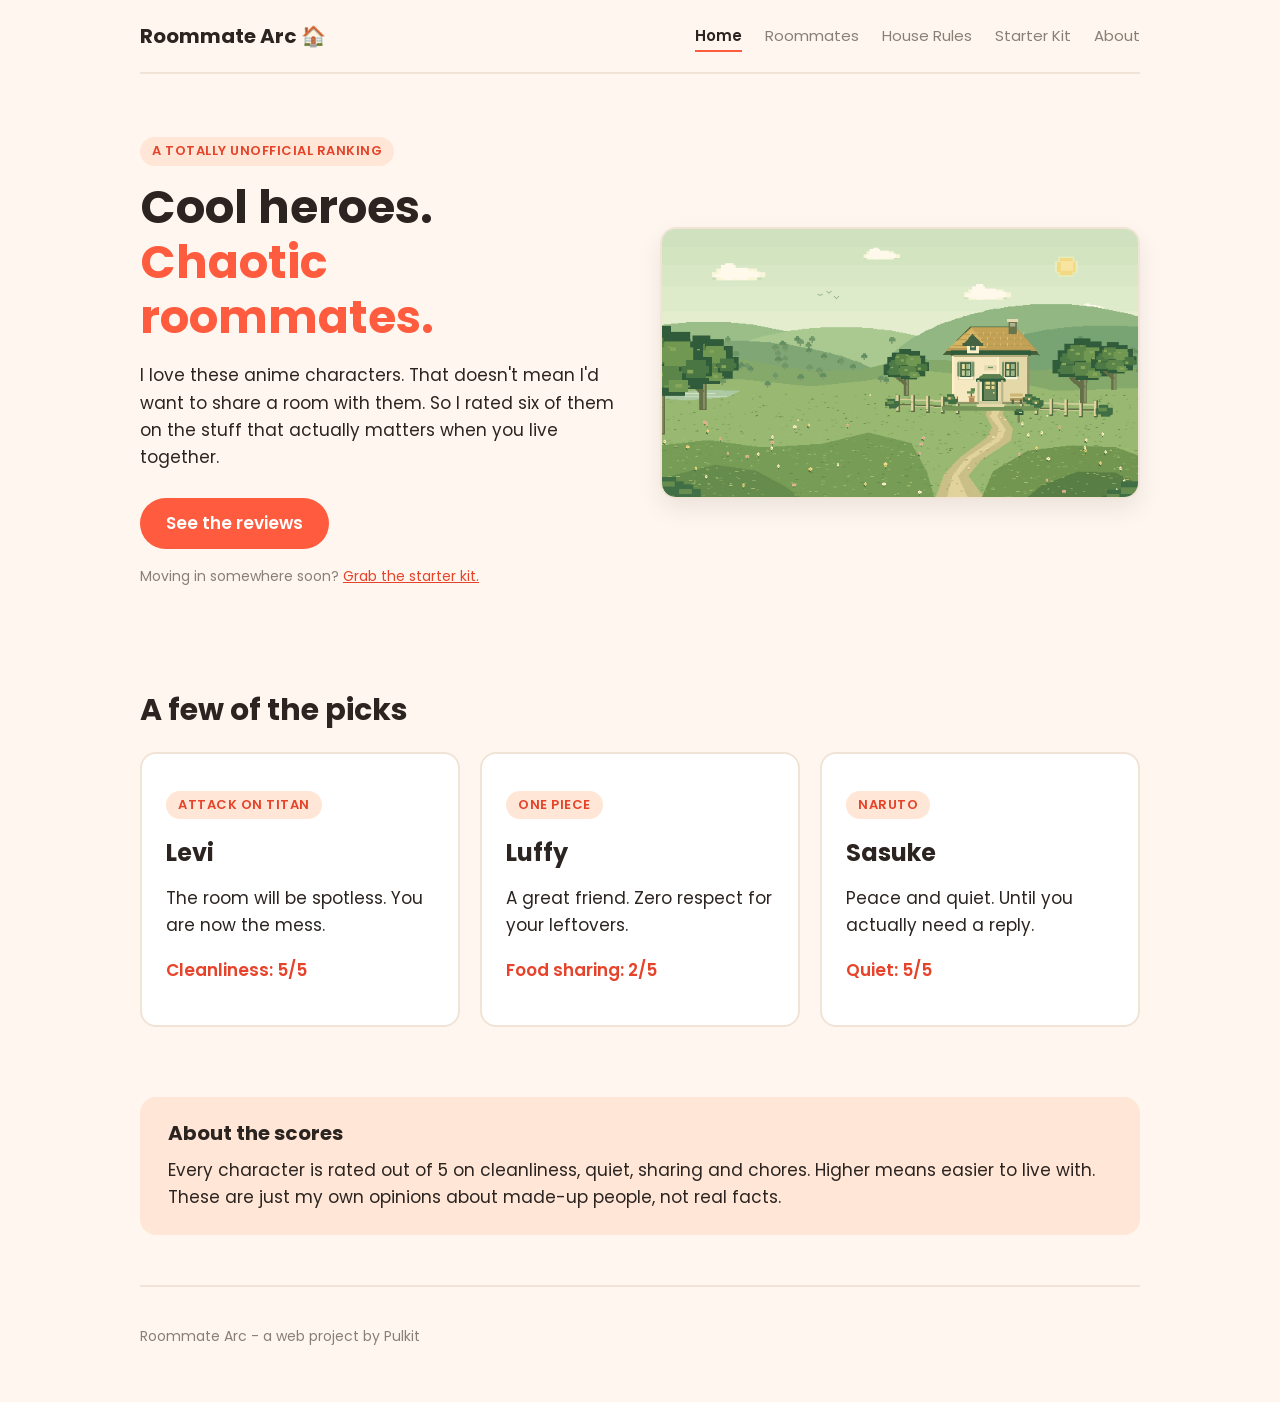
==== index.html @ 705ee122 "add home page and styling" ====
<!DOCTYPE html>
<html lang="en">
<head>
  <meta charset="UTF-8">
  <meta name="viewport" content="width=device-width, initial-scale=1.0">
  <title>Roommate Arc</title>
  <link rel="icon" href="assets/favicon.svg">
  <link rel="preconnect" href="https://fonts.googleapis.com">
  <link href="https://fonts.googleapis.com/css2?family=Poppins:wght@400;600;700&display=swap" rel="stylesheet">
  <link rel="stylesheet" href="style.css">
</head>
<body>

  <div class="navbar container">
    <a class="logo" href="index.html">Roommate Arc 🏠</a>
    <nav class="nav-links">
      <a class="active" href="index.html">Home</a>
      <a href="roommates.html">Roommates</a>
      <a href="rules.html">House Rules</a>
      <a href="starter-kit.html">Starter Kit</a>
      <a href="about.html">About</a>
    </nav>
  </div>

  <div class="container">

    <section class="hero">
      <div class="hero-text">
        <p class="tag">A totally unofficial ranking</p>
        <h1>Cool heroes.<br><span class="highlight">Chaotic roommates.</span></h1>
        <p>I love these anime characters. That doesn't mean I'd want to share a room with them. So I rated six of them on the stuff that actually matters when you live together.</p>
        <a class="btn" href="roommates.html">See the reviews</a>
        <p class="small">Moving in somewhere soon? <a href="starter-kit.html">Grab the starter kit.</a></p>
      </div>
      <div class="hero-img">
        <img src="assets/meadow.jpg" alt="A small cottage in a green meadow">
      </div>
    </section>

    <section class="section">
      <h2 class="section-title">A few of the picks</h2>
      <div class="cards">
        <a class="card" href="roommates.html">
          <p class="tag">Attack on Titan</p>
          <h3>Levi</h3>
          <p>The room will be spotless. You are now the mess.</p>
          <p class="score">Cleanliness: 5/5</p>
        </a>
        <a class="card" href="roommates.html">
          <p class="tag">One Piece</p>
          <h3>Luffy</h3>
          <p>A great friend. Zero respect for your leftovers.</p>
          <p class="score">Food sharing: 2/5</p>
        </a>
        <a class="card" href="roommates.html">
          <p class="tag">Naruto</p>
          <h3>Sasuke</h3>
          <p>Peace and quiet. Until you actually need a reply.</p>
          <p class="score">Quiet: 5/5</p>
        </a>
      </div>
    </section>

    <div class="note">
      <h3>About the scores</h3>
      <p>Every character is rated out of 5 on cleanliness, quiet, sharing and chores. Higher means easier to live with. These are just my own opinions about made-up people, not real facts.</p>
    </div>

  </div>

  <footer class="footer container">
    <p>Roommate Arc - a web project by Pulkit</p>
  </footer>

</body>
</html>
---- style.css ----
/* ===== Basic setup ===== */
* {
  box-sizing: border-box;
}

body {
  margin: 0;
  background-color: #fff7ef;
  color: #2b2420;
  font-family: "Poppins", Arial, sans-serif;
  font-size: 17px;
  line-height: 1.6;
}

img {
  display: block;
  max-width: 100%;
}

h1, h2, h3 {
  margin: 0 0 12px 0;
  line-height: 1.2;
}

h1 {
  font-size: 46px;
}

a {
  color: #e6432a;
}

.container {
  width: 90%;
  max-width: 1000px;
  margin: 0 auto;
}

/* small grey text used in a few places */
.small {
  font-size: 14px;
  color: #8a7f77;
  margin-top: 16px;
}

/* ===== Navigation bar ===== */
.navbar {
  display: flex;
  justify-content: space-between;
  align-items: center;
  flex-wrap: wrap;
  gap: 12px;
  padding: 20px 0;
  border-bottom: 2px solid #f1e4d6;
}

.logo {
  font-size: 20px;
  font-weight: 700;
  color: #2b2420;
  text-decoration: none;
}

.nav-links a {
  margin-left: 18px;
  font-size: 15px;
  color: #8a7f77;
  text-decoration: none;
}

.nav-links a:hover {
  color: #ff5b3e;
}

.nav-links a.active {
  color: #2b2420;
  font-weight: 600;
  border-bottom: 2px solid #ff5b3e;
  padding-bottom: 4px;
}

/* ===== Tags and buttons ===== */
.tag {
  display: inline-block;
  background-color: #ffe6d6;
  color: #e6432a;
  font-size: 13px;
  font-weight: 600;
  text-transform: uppercase;
  letter-spacing: 0.5px;
  padding: 4px 12px;
  border-radius: 20px;
  margin-bottom: 14px;
}
.highlight {
  color: #ff5b3e;
}

.btn {
  display: inline-block;
  background-color: #ff5b3e;
  color: #ffffff;
  text-decoration: none;
  font-weight: 600;
  padding: 12px 26px;
  border-radius: 30px;
  margin-top: 10px;
  transition: background-color 0.15s;
}

.btn:hover {
  background-color: #e6432a;
}

/* ===== Home hero ===== */
.hero {
  display: flex;
  flex-wrap: wrap;
  align-items: center;
  gap: 40px;
  padding: 50px 0;
}

.hero-text {
  flex: 1 1 300px;
}

.hero-img {
  flex: 1 1 300px;
}

.hero-img img {
  border-radius: 16px;
  border: 2px solid #f1e4d6;
  box-shadow: 0 10px 25px rgba(0, 0, 0, 0.08);
}
/* ===== Sections and cards (home page) ===== */
.section {
  padding: 40px 0;
}

.section-title {
  font-size: 30px;
  margin-bottom: 24px;
}

.cards {
  display: flex;
  flex-wrap: wrap;
  gap: 20px;
}

.card {
  flex: 1 1 240px;
  background-color: #ffffff;
  border: 2px solid #f1e4d6;
  border-radius: 16px;
  padding: 24px;
  text-decoration: none;
  color: #2b2420;
  transition: transform 0.15s, box-shadow 0.15s;
}

.card:hover {
  transform: translateY(-4px);
  box-shadow: 0 10px 20px rgba(0, 0, 0, 0.08);
}

.card h3 {
  font-size: 24px;
  margin: 6px 0 10px 0;
}

.card .score {
  margin-top: 12px;
  color: #e6432a;
  font-weight: 600;
}
/* ===== Note / callout box ===== */
.note {
  background-color: #ffe6d6;
  border-radius: 16px;
  padding: 24px 28px;
  margin: 30px 0;
}

.note h3 {
  font-size: 20px;
}

.note p {
  margin: 0;
}

/* ===== Inside pages: page heading ===== */
.page-head {
  max-width: 700px;
  padding: 40px 0 10px 0;
}

.page-head h1 {
  font-size: 40px;
}

/* ===== Roommate reviews ===== */
.reviews {
  display: flex;
  flex-wrap: wrap;
  gap: 20px;
}

.review {
  flex: 1 1 300px;
  background-color: #ffffff;
  border: 2px solid #f1e4d6;
  border-radius: 16px;
  padding: 24px;
}

.review h2 {
  font-size: 22px;
  margin: 4px 0 8px 0;
}
.verdict {
  color: #e6432a;
  font-weight: 600;
  font-style: italic;
  margin-bottom: 14px;
}

.ratings {
  margin: 16px 0;
  padding: 14px 0;
  border-top: 1px solid #f1e4d6;
  border-bottom: 1px solid #f1e4d6;
}

.rating {
  display: flex;
  justify-content: space-between;
  margin: 6px 0;
  font-size: 15px;
}

.rating span:first-child {
  color: #8a7f77;
}

.stars {
  color: #ff5b3e;
  letter-spacing: 2px;
}

.condition {
  margin-top: 14px;
  padding-top: 14px;
  border-top: 1px solid #f1e4d6;
  color: #8a7f77;
  font-size: 15px;
}
/* ===== House rules list ===== */
.rules-list {
  padding-left: 24px;
}

.rules-list li {
  background-color: #ffffff;
  border: 2px solid #f1e4d6;
  border-radius: 14px;
  padding: 20px 24px;
  margin-bottom: 16px;
}

.rules-list li::marker {
  color: #ff5b3e;
  font-weight: 700;
}

.rules-list h2 {
  font-size: 20px;
  margin-bottom: 6px;
}

.rules-list p {
  margin: 0;
  color: #8a7f77;
}

/* ===== Starter kit page ===== */
.kit {
  display: flex;
  flex-wrap: wrap;
  gap: 40px;
}

.checklist {
  flex: 1 1 320px;
  background-color: #ffffff;
  border: 2px solid #f1e4d6;
  border-radius: 16px;
  padding: 24px 28px;
}

.questions {
  flex: 1 1 280px;
}
.checklist h3 {
  color: #e6432a;
  font-size: 14px;
  text-transform: uppercase;
  letter-spacing: 0.5px;
  margin: 20px 0 8px 0;
}

.checklist label {
  display: flex;
  align-items: center;
  gap: 10px;
  padding: 8px 0;
  border-bottom: 1px solid #f1e4d6;
  cursor: pointer;
}

.checklist input {
  width: 18px;
  height: 18px;
  accent-color: #ff5b3e;
}

.questions ol {
  padding-left: 20px;
}

.questions li {
  margin-bottom: 14px;
}

/* ===== About page ===== */
.about-grid {
  display: flex;
  flex-wrap: wrap;
  gap: 20px;
  margin-top: 10px;
}

.about-box {
  flex: 1 1 300px;
  background-color: #ffffff;
  border: 2px solid #f1e4d6;
  border-radius: 16px;
  padding: 24px;
}

.about-box h2 {
  font-size: 20px;
}

.about-box p {
  margin: 0;
  color: #8a7f77;
}
/* ===== Footer ===== */
.footer {
  margin-top: 50px;
  padding: 24px 0 40px 0;
  border-top: 2px solid #f1e4d6;
  color: #8a7f77;
  font-size: 14px;
}

/* ===== Phone screens ===== */
@media (max-width: 700px) {
  h1 {
    font-size: 34px;
  }

  .page-head h1 {
    font-size: 30px;
  }

  .navbar {
    flex-direction: column;
    align-items: flex-start;
  }

  .nav-links a {
    margin-left: 0;
    margin-right: 16px;
  }

  .hero {
    padding: 30px 0;
  }
}
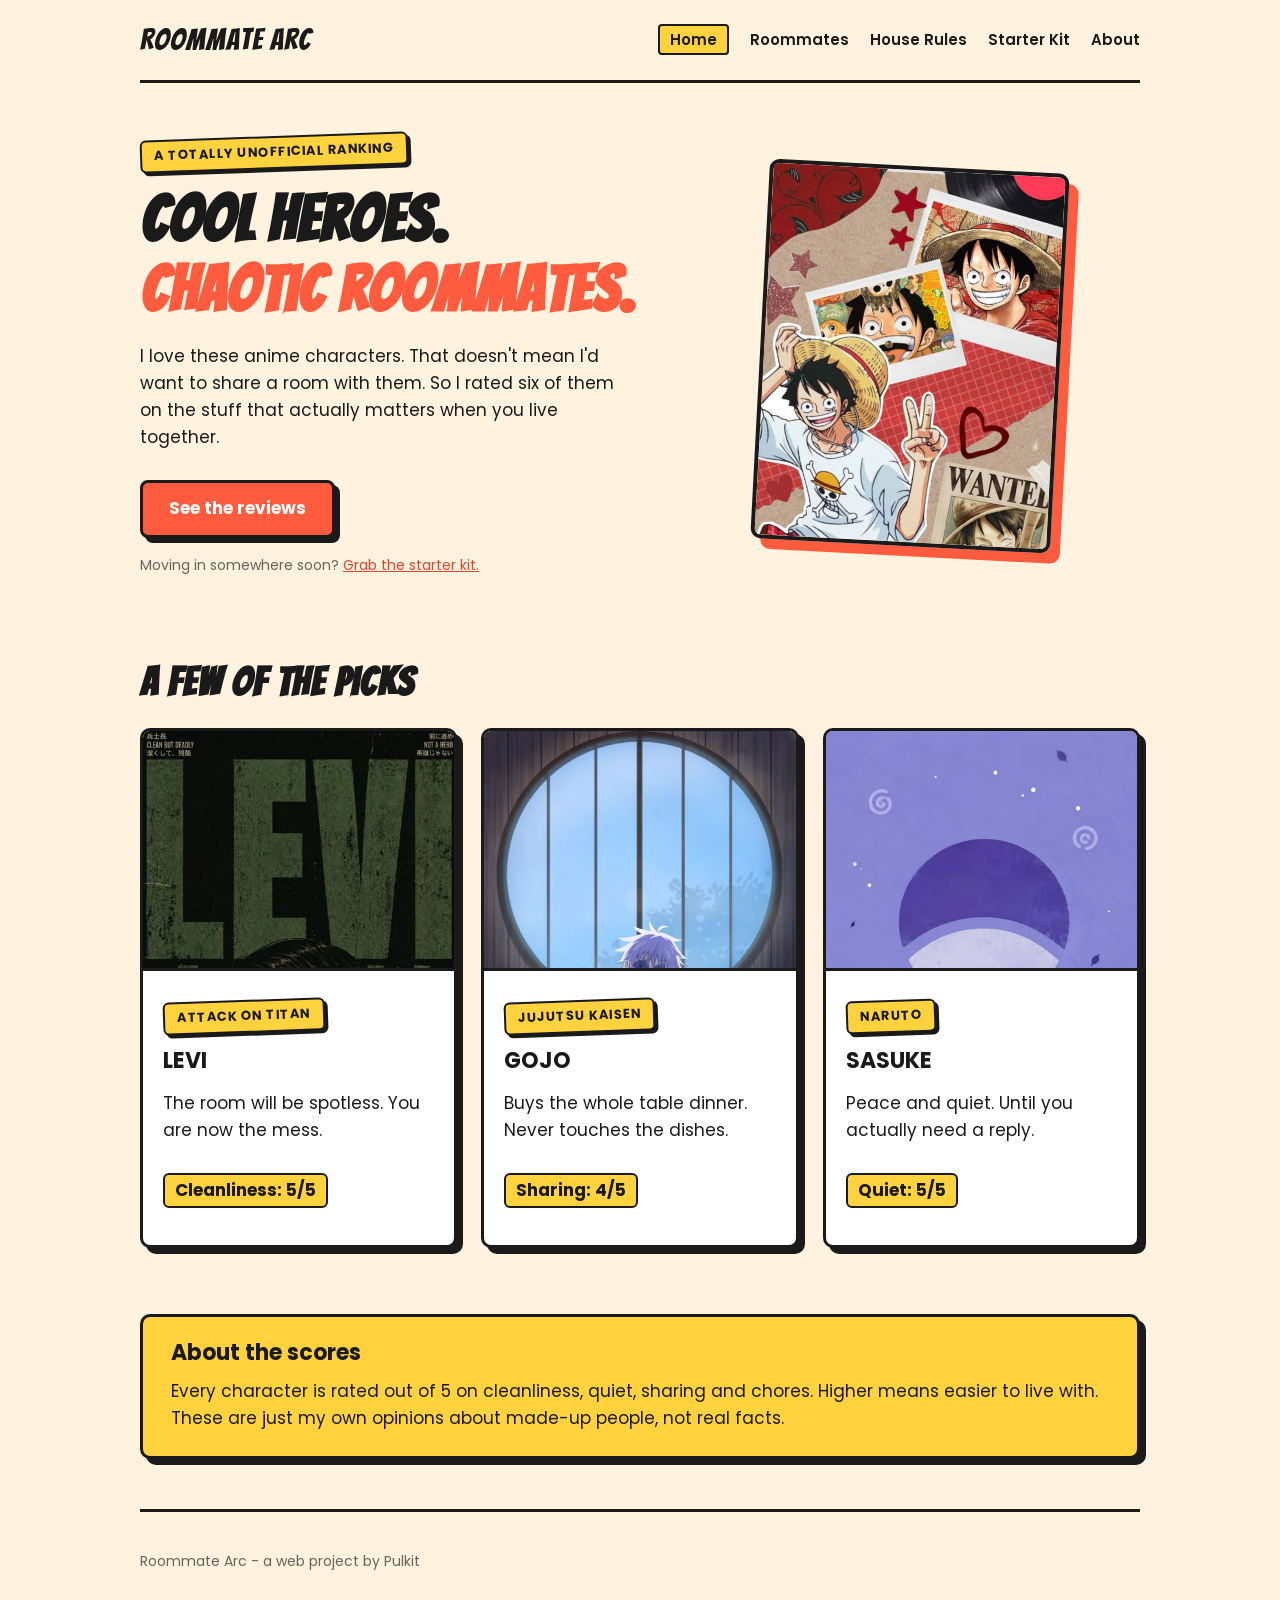
==== commit 58e08a5b: "change the colour theme and add character pictures" ====
--- a/index.html
+++ b/index.html
@@ -6,13 +6,13 @@
   <title>Roommate Arc</title>
   <link rel="icon" href="assets/favicon.svg">
   <link rel="preconnect" href="https://fonts.googleapis.com">
-  <link href="https://fonts.googleapis.com/css2?family=Poppins:wght@400;600;700&display=swap" rel="stylesheet">
+  <link href="https://fonts.googleapis.com/css2?family=Bangers&family=Poppins:wght@400;600;700&display=swap" rel="stylesheet">
   <link rel="stylesheet" href="style.css">
 </head>
 <body>
 
   <div class="navbar container">
-    <a class="logo" href="index.html">Roommate Arc 🏠</a>
+    <a class="logo" href="index.html">Roommate Arc</a>
     <nav class="nav-links">
       <a class="active" href="index.html">Home</a>
       <a href="roommates.html">Roommates</a>
@@ -33,7 +33,7 @@
         <p class="small">Moving in somewhere soon? <a href="starter-kit.html">Grab the starter kit.</a></p>
       </div>
       <div class="hero-img">
-        <img src="assets/meadow.jpg" alt="A small cottage in a green meadow">
+        <img src="assets/luffy.jpg" alt="Monkey D. Luffy">
       </div>
     </section>
 
@@ -41,22 +41,31 @@
       <h2 class="section-title">A few of the picks</h2>
       <div class="cards">
         <a class="card" href="roommates.html">
-          <p class="tag">Attack on Titan</p>
-          <h3>Levi</h3>
-          <p>The room will be spotless. You are now the mess.</p>
-          <p class="score">Cleanliness: 5/5</p>
+          <img class="photo" src="assets/levi.jpg" alt="Levi Ackerman">
+          <div class="card-body">
+            <p class="tag">Attack on Titan</p>
+            <h3>Levi</h3>
+            <p>The room will be spotless. You are now the mess.</p>
+            <p class="score">Cleanliness: 5/5</p>
+          </div>
         </a>
         <a class="card" href="roommates.html">
-          <p class="tag">One Piece</p>
-          <h3>Luffy</h3>
-          <p>A great friend. Zero respect for your leftovers.</p>
-          <p class="score">Food sharing: 2/5</p>
+          <img class="photo" src="assets/gojo.jpg" alt="Satoru Gojo">
+          <div class="card-body">
+            <p class="tag">Jujutsu Kaisen</p>
+            <h3>Gojo</h3>
+            <p>Buys the whole table dinner. Never touches the dishes.</p>
+            <p class="score">Sharing: 4/5</p>
+          </div>
         </a>
         <a class="card" href="roommates.html">
-          <p class="tag">Naruto</p>
-          <h3>Sasuke</h3>
-          <p>Peace and quiet. Until you actually need a reply.</p>
-          <p class="score">Quiet: 5/5</p>
+          <img class="photo" src="assets/sasuke.jpg" alt="Sasuke Uchiha">
+          <div class="card-body">
+            <p class="tag">Naruto</p>
+            <h3>Sasuke</h3>
+            <p>Peace and quiet. Until you actually need a reply.</p>
+            <p class="score">Quiet: 5/5</p>
+          </div>
         </a>
       </div>
     </section>
--- a/style.css
+++ b/style.css
@@ -5,8 +5,8 @@
 
 body {
   margin: 0;
-  background-color: #fff7ef;
-  color: #2b2420;
+  background-color: #fff2df;
+  color: #1a1a1a;
   font-family: "Poppins", Arial, sans-serif;
   font-size: 17px;
   line-height: 1.6;
@@ -19,11 +19,19 @@
 
 h1, h2, h3 {
   margin: 0 0 12px 0;
-  line-height: 1.2;
+  line-height: 1.1;
+}
+
+/* the big comic-style headings use a different font */
+.logo,
+h1,
+.section-title {
+  font-family: "Bangers", "Poppins", sans-serif;
+  letter-spacing: 1px;
 }
 
 h1 {
-  font-size: 46px;
+  font-size: 58px;
 }
 
 a {
@@ -39,7 +47,7 @@
 /* small grey text used in a few places */
 .small {
   font-size: 14px;
-  color: #8a7f77;
+  color: #6b625c;
   margin-top: 16px;
 }
 
@@ -50,21 +58,21 @@
   align-items: center;
   flex-wrap: wrap;
   gap: 12px;
-  padding: 20px 0;
-  border-bottom: 2px solid #f1e4d6;
+  padding: 16px 0;
+  border-bottom: 3px solid #1a1a1a;
 }
 
 .logo {
-  font-size: 20px;
-  font-weight: 700;
-  color: #2b2420;
+  font-size: 30px;
+  color: #1a1a1a;
   text-decoration: none;
 }
 
 .nav-links a {
-  margin-left: 18px;
+  margin-left: 16px;
   font-size: 15px;
-  color: #8a7f77;
+  font-weight: 600;
+  color: #1a1a1a;
   text-decoration: none;
 }
 
@@ -73,25 +81,29 @@
 }
 
 .nav-links a.active {
-  color: #2b2420;
-  font-weight: 600;
-  border-bottom: 2px solid #ff5b3e;
-  padding-bottom: 4px;
-}
-
-/* ===== Tags and buttons ===== */
+  background-color: #ffd23e;
+  border: 2px solid #1a1a1a;
+  border-radius: 4px;
+  padding: 3px 10px;
+}
+
+/* ===== Tags, stickers and buttons ===== */
 .tag {
   display: inline-block;
-  background-color: #ffe6d6;
-  color: #e6432a;
+  background-color: #ffd23e;
+  color: #1a1a1a;
+  border: 2px solid #1a1a1a;
   font-size: 13px;
-  font-weight: 600;
+  font-weight: 700;
   text-transform: uppercase;
   letter-spacing: 0.5px;
   padding: 4px 12px;
-  border-radius: 20px;
-  margin-bottom: 14px;
-}
+  border-radius: 6px;
+  box-shadow: 3px 3px 0 #1a1a1a;
+  margin-bottom: 16px;
+  transform: rotate(-2deg);
+}
+
 .highlight {
   color: #ff5b3e;
 }
@@ -101,15 +113,18 @@
   background-color: #ff5b3e;
   color: #ffffff;
   text-decoration: none;
-  font-weight: 600;
+  font-weight: 700;
+  border: 3px solid #1a1a1a;
+  border-radius: 8px;
   padding: 12px 26px;
-  border-radius: 30px;
-  margin-top: 10px;
-  transition: background-color 0.15s;
+  margin-top: 12px;
+  box-shadow: 5px 5px 0 #1a1a1a;
 }
 
 .btn:hover {
   background-color: #e6432a;
+  transform: translate(2px, 2px);
+  box-shadow: 3px 3px 0 #1a1a1a;
 }
 
 /* ===== Home hero ===== */
@@ -118,74 +133,106 @@
   flex-wrap: wrap;
   align-items: center;
   gap: 40px;
-  padding: 50px 0;
+  padding: 40px 0;
 }
 
 .hero-text {
-  flex: 1 1 300px;
+  flex: 1 1 320px;
+}
+
+.hero-text h1 {
+  font-size: 64px;
 }
 
 .hero-img {
-  flex: 1 1 300px;
+  flex: 1 1 280px;
+  display: flex;
+  justify-content: center;
 }
 
 .hero-img img {
-  border-radius: 16px;
-  border: 2px solid #f1e4d6;
-  box-shadow: 0 10px 25px rgba(0, 0, 0, 0.08);
-}
+  width: 300px;
+  height: 380px;
+  object-fit: cover;
+  object-position: center top;
+  border: 4px solid #1a1a1a;
+  border-radius: 10px;
+  box-shadow: 10px 10px 0 #ff5b3e;
+  transform: rotate(3deg);
+}
+
 /* ===== Sections and cards (home page) ===== */
 .section {
-  padding: 40px 0;
+  padding: 30px 0;
 }
 
 .section-title {
-  font-size: 30px;
+  font-size: 40px;
   margin-bottom: 24px;
 }
 
 .cards {
   display: flex;
   flex-wrap: wrap;
-  gap: 20px;
+  gap: 24px;
 }
 
 .card {
   flex: 1 1 240px;
   background-color: #ffffff;
-  border: 2px solid #f1e4d6;
-  border-radius: 16px;
-  padding: 24px;
+  border: 3px solid #1a1a1a;
+  border-radius: 10px;
+  box-shadow: 6px 6px 0 #1a1a1a;
   text-decoration: none;
-  color: #2b2420;
-  transition: transform 0.15s, box-shadow 0.15s;
+  color: #1a1a1a;
+  overflow: hidden;
 }
 
 .card:hover {
-  transform: translateY(-4px);
-  box-shadow: 0 10px 20px rgba(0, 0, 0, 0.08);
+  transform: translate(3px, 3px);
+  box-shadow: 3px 3px 0 #1a1a1a;
+}
+
+.photo {
+  width: 100%;
+  height: 240px;
+  object-fit: cover;
+  object-position: center top;
+  border-bottom: 3px solid #1a1a1a;
+}
+
+.card-body {
+  padding: 16px 20px 20px 20px;
 }
 
 .card h3 {
-  font-size: 24px;
-  margin: 6px 0 10px 0;
+  font-size: 22px;
+  margin: 0 0 8px 0;
+  text-transform: uppercase;
 }
 
 .card .score {
+  display: inline-block;
   margin-top: 12px;
-  color: #e6432a;
-  font-weight: 600;
-}
+  background-color: #ffd23e;
+  border: 2px solid #1a1a1a;
+  border-radius: 6px;
+  padding: 2px 10px;
+  font-weight: 700;
+}
+
 /* ===== Note / callout box ===== */
 .note {
-  background-color: #ffe6d6;
-  border-radius: 16px;
+  background-color: #ffd23e;
+  border: 3px solid #1a1a1a;
+  border-radius: 10px;
+  box-shadow: 6px 6px 0 #1a1a1a;
   padding: 24px 28px;
-  margin: 30px 0;
+  margin: 36px 0;
 }
 
 .note h3 {
-  font-size: 20px;
+  font-size: 22px;
 }
 
 .note p {
@@ -194,33 +241,44 @@
 
 /* ===== Inside pages: page heading ===== */
 .page-head {
-  max-width: 700px;
-  padding: 40px 0 10px 0;
+  max-width: 720px;
+  padding: 30px 0 10px 0;
 }
 
 .page-head h1 {
-  font-size: 40px;
+  font-size: 52px;
 }
 
 /* ===== Roommate reviews ===== */
 .reviews {
   display: flex;
   flex-wrap: wrap;
-  gap: 20px;
+  gap: 24px;
 }
 
 .review {
   flex: 1 1 300px;
   background-color: #ffffff;
-  border: 2px solid #f1e4d6;
-  border-radius: 16px;
-  padding: 24px;
+  border: 3px solid #1a1a1a;
+  border-radius: 10px;
+  box-shadow: 6px 6px 0 #1a1a1a;
+  overflow: hidden;
+}
+
+.review .photo {
+  height: 300px;
+}
+
+.review-body {
+  padding: 18px 22px 20px 22px;
 }
 
 .review h2 {
   font-size: 22px;
-  margin: 4px 0 8px 0;
-}
+  margin: 0 0 8px 0;
+  text-transform: uppercase;
+}
+
 .verdict {
   color: #e6432a;
   font-weight: 600;
@@ -231,8 +289,8 @@
 .ratings {
   margin: 16px 0;
   padding: 14px 0;
-  border-top: 1px solid #f1e4d6;
-  border-bottom: 1px solid #f1e4d6;
+  border-top: 2px dashed #1a1a1a;
+  border-bottom: 2px dashed #1a1a1a;
 }
 
 .rating {
@@ -243,7 +301,8 @@
 }
 
 .rating span:first-child {
-  color: #8a7f77;
+  color: #6b625c;
+  font-weight: 600;
 }
 
 .stars {
@@ -254,10 +313,11 @@
 .condition {
   margin-top: 14px;
   padding-top: 14px;
-  border-top: 1px solid #f1e4d6;
-  color: #8a7f77;
+  border-top: 2px dashed #1a1a1a;
+  color: #6b625c;
   font-size: 15px;
 }
+
 /* ===== House rules list ===== */
 .rules-list {
   padding-left: 24px;
@@ -265,10 +325,11 @@
 
 .rules-list li {
   background-color: #ffffff;
-  border: 2px solid #f1e4d6;
-  border-radius: 14px;
+  border: 3px solid #1a1a1a;
+  border-radius: 10px;
+  box-shadow: 6px 6px 0 #1a1a1a;
   padding: 20px 24px;
-  margin-bottom: 16px;
+  margin-bottom: 20px;
 }
 
 .rules-list li::marker {
@@ -279,11 +340,12 @@
 .rules-list h2 {
   font-size: 20px;
   margin-bottom: 6px;
+  text-transform: uppercase;
 }
 
 .rules-list p {
   margin: 0;
-  color: #8a7f77;
+  color: #6b625c;
 }
 
 /* ===== Starter kit page ===== */
@@ -296,14 +358,16 @@
 .checklist {
   flex: 1 1 320px;
   background-color: #ffffff;
-  border: 2px solid #f1e4d6;
-  border-radius: 16px;
+  border: 3px solid #1a1a1a;
+  border-radius: 10px;
+  box-shadow: 6px 6px 0 #1a1a1a;
   padding: 24px 28px;
 }
 
 .questions {
   flex: 1 1 280px;
 }
+
 .checklist h3 {
   color: #e6432a;
   font-size: 14px;
@@ -317,7 +381,7 @@
   align-items: center;
   gap: 10px;
   padding: 8px 0;
-  border-bottom: 1px solid #f1e4d6;
+  border-bottom: 1px solid #f0e2d0;
   cursor: pointer;
 }
 
@@ -339,43 +403,92 @@
 .about-grid {
   display: flex;
   flex-wrap: wrap;
-  gap: 20px;
+  gap: 24px;
   margin-top: 10px;
 }
 
 .about-box {
   flex: 1 1 300px;
   background-color: #ffffff;
-  border: 2px solid #f1e4d6;
-  border-radius: 16px;
+  border: 3px solid #1a1a1a;
+  border-radius: 10px;
+  box-shadow: 6px 6px 0 #1a1a1a;
   padding: 24px;
 }
 
 .about-box h2 {
   font-size: 20px;
+  text-transform: uppercase;
 }
 
 .about-box p {
   margin: 0;
-  color: #8a7f77;
-}
+  color: #6b625c;
+}
+
+/* the little 'more about me' block */
+.me {
+  background-color: #ffffff;
+  border: 3px solid #1a1a1a;
+  border-radius: 10px;
+  box-shadow: 6px 6px 0 #1a1a1a;
+  padding: 28px;
+  margin-top: 30px;
+}
+
+.me h2 {
+  font-size: 24px;
+  text-transform: uppercase;
+}
+
+.socials a {
+  display: inline-block;
+  background-color: #ffd23e;
+  color: #1a1a1a;
+  text-decoration: none;
+  font-weight: 700;
+  border: 2px solid #1a1a1a;
+  border-radius: 6px;
+  padding: 6px 14px;
+  margin: 8px 8px 0 0;
+  box-shadow: 3px 3px 0 #1a1a1a;
+}
+
+.socials a:hover {
+  transform: translate(2px, 2px);
+  box-shadow: 1px 1px 0 #1a1a1a;
+}
+
+.projects {
+  margin-top: 20px;
+  padding-left: 20px;
+}
+
+.projects li {
+  margin-bottom: 12px;
+}
+
 /* ===== Footer ===== */
 .footer {
   margin-top: 50px;
   padding: 24px 0 40px 0;
-  border-top: 2px solid #f1e4d6;
-  color: #8a7f77;
+  border-top: 3px solid #1a1a1a;
+  color: #6b625c;
   font-size: 14px;
 }
 
 /* ===== Phone screens ===== */
 @media (max-width: 700px) {
   h1 {
-    font-size: 34px;
+    font-size: 40px;
+  }
+
+  .hero-text h1 {
+    font-size: 44px;
   }
 
   .page-head h1 {
-    font-size: 30px;
+    font-size: 36px;
   }
 
   .navbar {
@@ -385,10 +498,15 @@
 
   .nav-links a {
     margin-left: 0;
-    margin-right: 16px;
+    margin-right: 14px;
   }
 
   .hero {
-    padding: 30px 0;
-  }
-}
+    padding: 20px 0;
+  }
+
+  .hero-img img {
+    width: 240px;
+    height: 300px;
+  }
+}
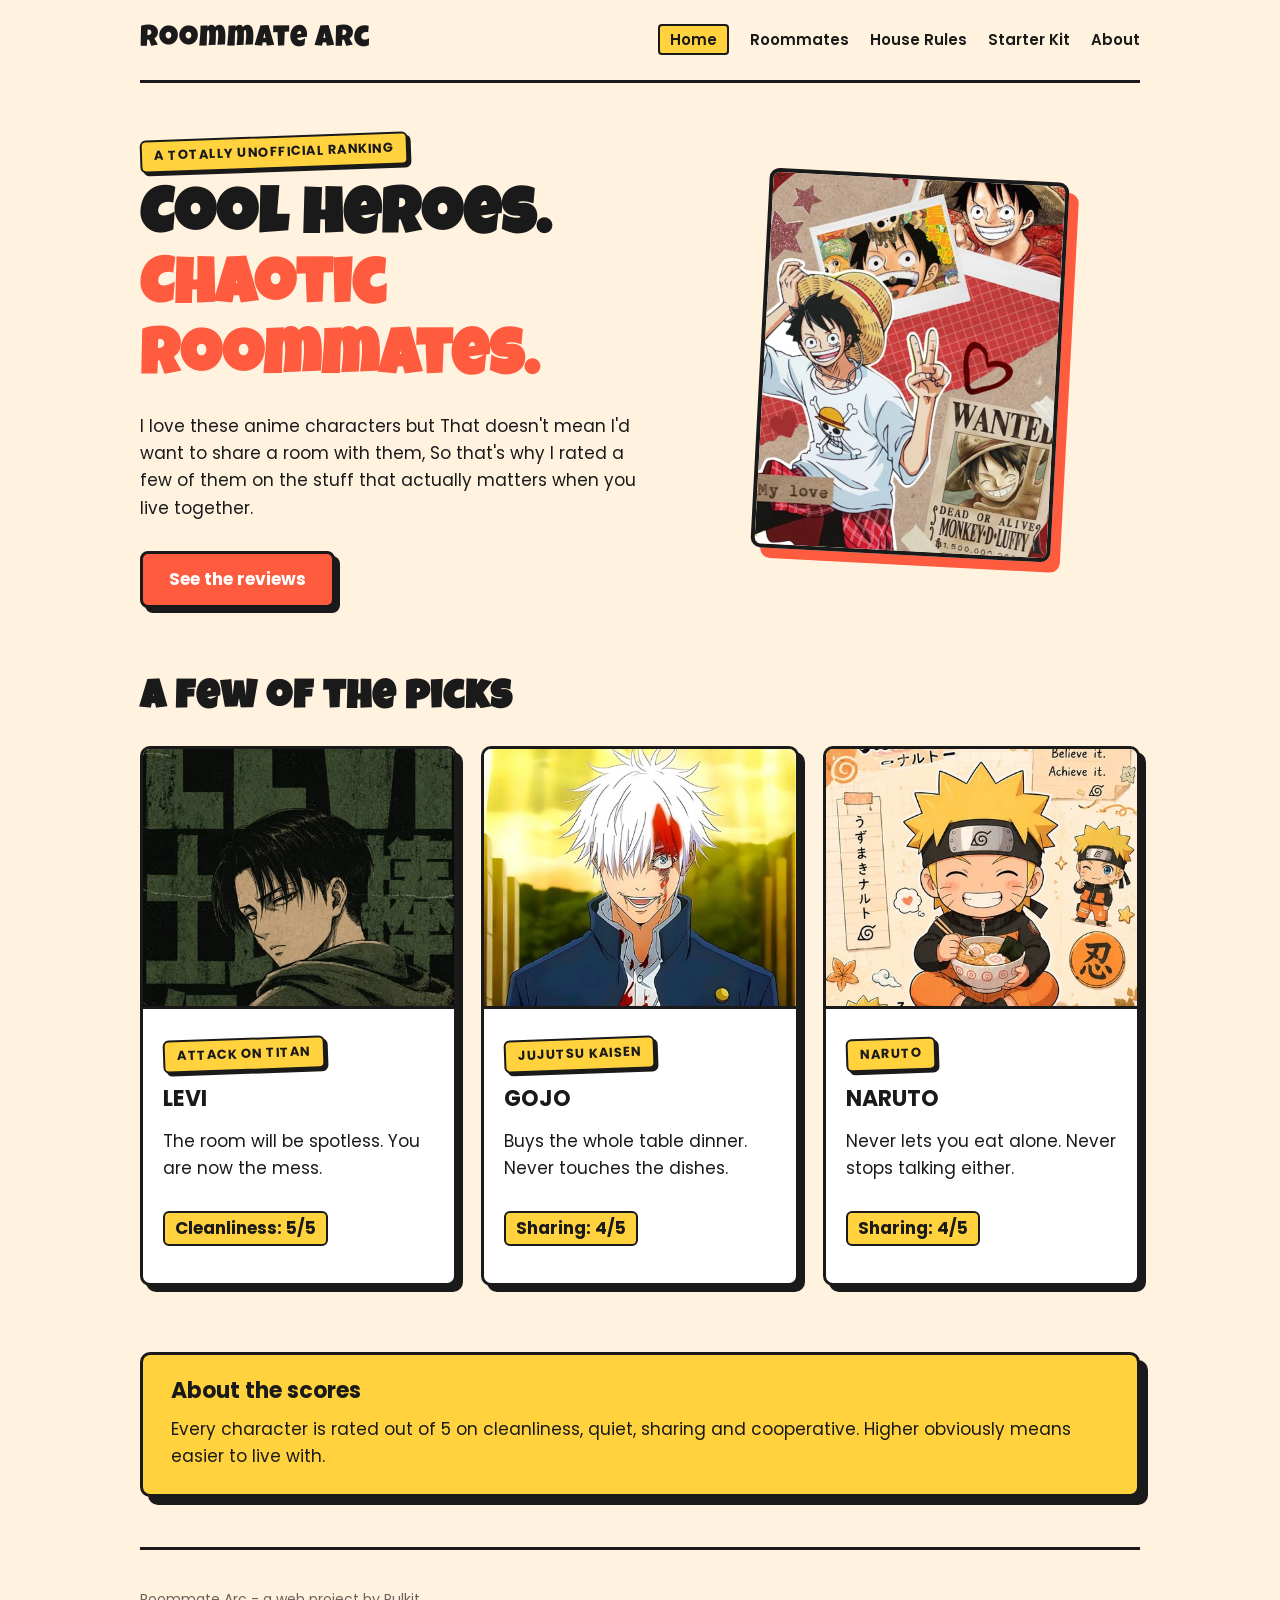
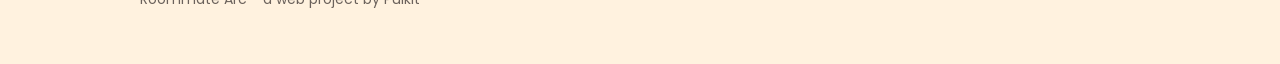
==== commit 9772dffc: "add roommate photos" ====
--- a/index.html
+++ b/index.html
@@ -6,7 +6,7 @@
   <title>Roommate Arc</title>
   <link rel="icon" href="assets/favicon.svg">
   <link rel="preconnect" href="https://fonts.googleapis.com">
-  <link href="https://fonts.googleapis.com/css2?family=Bangers&family=Poppins:wght@400;600;700&display=swap" rel="stylesheet">
+  <link href="https://fonts.googleapis.com/css2?family=Luckiest+Guy&family=Poppins:wght@400;600;700&display=swap" rel="stylesheet">
   <link rel="stylesheet" href="style.css">
 </head>
 <body>
@@ -28,9 +28,8 @@
       <div class="hero-text">
         <p class="tag">A totally unofficial ranking</p>
         <h1>Cool heroes.<br><span class="highlight">Chaotic roommates.</span></h1>
-        <p>I love these anime characters. That doesn't mean I'd want to share a room with them. So I rated six of them on the stuff that actually matters when you live together.</p>
+        <p>I love these anime characters but That doesn't mean I'd want to share a room with them, So that's why I rated a few of them on the stuff that actually matters when you live together.</p>
         <a class="btn" href="roommates.html">See the reviews</a>
-        <p class="small">Moving in somewhere soon? <a href="starter-kit.html">Grab the starter kit.</a></p>
       </div>
       <div class="hero-img">
         <img src="assets/luffy.jpg" alt="Monkey D. Luffy">
@@ -59,12 +58,12 @@
           </div>
         </a>
         <a class="card" href="roommates.html">
-          <img class="photo" src="assets/sasuke.jpg" alt="Sasuke Uchiha">
+          <img class="photo" src="assets/naruto.jpg" alt="Naruto Uzumaki">
           <div class="card-body">
             <p class="tag">Naruto</p>
-            <h3>Sasuke</h3>
-            <p>Peace and quiet. Until you actually need a reply.</p>
-            <p class="score">Quiet: 5/5</p>
+            <h3>Naruto</h3>
+            <p>Never lets you eat alone. Never stops talking either.</p>
+            <p class="score">Sharing: 4/5</p>
           </div>
         </a>
       </div>
@@ -72,7 +71,7 @@
 
     <div class="note">
       <h3>About the scores</h3>
-      <p>Every character is rated out of 5 on cleanliness, quiet, sharing and chores. Higher means easier to live with. These are just my own opinions about made-up people, not real facts.</p>
+      <p>Every character is rated out of 5 on cleanliness, quiet, sharing and cooperative. Higher obviously means easier to live with.</p>
     </div>
 
   </div>
--- a/style.css
+++ b/style.css
@@ -1,4 +1,3 @@
-/* ===== Basic setup ===== */
 * {
   box-sizing: border-box;
 }
@@ -22,11 +21,10 @@
   line-height: 1.1;
 }
 
-/* the big comic-style headings use a different font */
 .logo,
 h1,
 .section-title {
-  font-family: "Bangers", "Poppins", sans-serif;
+  font-family: "Luckiest Guy", "Poppins", sans-serif;
   letter-spacing: 1px;
 }
 
@@ -44,14 +42,12 @@
   margin: 0 auto;
 }
 
-/* small grey text used in a few places */
 .small {
   font-size: 14px;
   color: #6b625c;
   margin-top: 16px;
 }
 
-/* ===== Navigation bar ===== */
 .navbar {
   display: flex;
   justify-content: space-between;
@@ -87,7 +83,6 @@
   padding: 3px 10px;
 }
 
-/* ===== Tags, stickers and buttons ===== */
 .tag {
   display: inline-block;
   background-color: #ffd23e;
@@ -127,7 +122,6 @@
   box-shadow: 3px 3px 0 #1a1a1a;
 }
 
-/* ===== Home hero ===== */
 .hero {
   display: flex;
   flex-wrap: wrap;
@@ -154,14 +148,13 @@
   width: 300px;
   height: 380px;
   object-fit: cover;
-  object-position: center top;
+  object-position: center;
   border: 4px solid #1a1a1a;
   border-radius: 10px;
   box-shadow: 10px 10px 0 #ff5b3e;
   transform: rotate(3deg);
 }
 
-/* ===== Sections and cards (home page) ===== */
 .section {
   padding: 30px 0;
 }
@@ -195,9 +188,9 @@
 
 .photo {
   width: 100%;
-  height: 240px;
+  height: 260px;
   object-fit: cover;
-  object-position: center top;
+  object-position: center;
   border-bottom: 3px solid #1a1a1a;
 }
 
@@ -221,12 +214,11 @@
   font-weight: 700;
 }
 
-/* ===== Note / callout box ===== */
 .note {
   background-color: #ffd23e;
   border: 3px solid #1a1a1a;
   border-radius: 10px;
-  box-shadow: 6px 6px 0 #1a1a1a;
+  box-shadow: 8px 8px 0 #1a1a1a;
   padding: 24px 28px;
   margin: 36px 0;
 }
@@ -239,7 +231,6 @@
   margin: 0;
 }
 
-/* ===== Inside pages: page heading ===== */
 .page-head {
   max-width: 720px;
   padding: 30px 0 10px 0;
@@ -249,7 +240,6 @@
   font-size: 52px;
 }
 
-/* ===== Roommate reviews ===== */
 .reviews {
   display: flex;
   flex-wrap: wrap;
@@ -266,7 +256,20 @@
 }
 
 .review .photo {
-  height: 300px;
+  height: 320px;
+}
+
+.photo-empty {
+    width: 100%;
+    height: 320px;
+    border-bottom: 3px solid #1a1a1a;
+    background-color: #ffd23e;
+    display: flex;
+    align-items: center;
+    justify-content: center;
+    font-weight: 700;
+    text-align:center;
+    padding: 10px;
 }
 
 .review-body {
@@ -305,9 +308,9 @@
   font-weight: 600;
 }
 
-.stars {
+.rating span:last-child {
   color: #ff5b3e;
-  letter-spacing: 2px;
+  font-weight: 700;
 }
 
 .condition {
@@ -318,7 +321,44 @@
   font-size: 15px;
 }
 
-/* ===== House rules list ===== */
+.suggest-form {
+  background-color: #ffffff;
+  border: 3px solid #1a1a1a;
+  border-radius: 10px;
+  box-shadow: 6px 6px 0 #1a1a1a;
+  padding: 24px 28px;
+  max-width: 560px;
+  margin-top: 20px;
+}
+
+.suggest-form label {
+  display: block;
+  font-weight: 600;
+  margin: 14px 0 6px 0;
+}
+
+.suggest-form input,
+.suggest-form textarea {
+  width: 100%;
+  font-family: "Poppins", Arial, sans-serif;
+  font-size: 16px;
+  color: #1a1a1a;
+  background-color: #fff2df;
+  border: 2px solid #1a1a1a;
+  border-radius: 6px;
+  padding: 10px 12px;
+}
+
+.suggest-form textarea {
+  resize: vertical;
+}
+
+.suggest-form button {
+  font-family: "Poppins", Arial, sans-serif;
+  font-size: 16px;
+  cursor: pointer;
+}
+
 .rules-list {
   padding-left: 24px;
 }
@@ -332,11 +372,6 @@
   margin-bottom: 20px;
 }
 
-.rules-list li::marker {
-  color: #ff5b3e;
-  font-weight: 700;
-}
-
 .rules-list h2 {
   font-size: 20px;
   margin-bottom: 6px;
@@ -348,7 +383,6 @@
   color: #6b625c;
 }
 
-/* ===== Starter kit page ===== */
 .kit {
   display: flex;
   flex-wrap: wrap;
@@ -388,7 +422,6 @@
 .checklist input {
   width: 18px;
   height: 18px;
-  accent-color: #ff5b3e;
 }
 
 .questions ol {
@@ -399,7 +432,6 @@
   margin-bottom: 14px;
 }
 
-/* ===== About page ===== */
 .about-grid {
   display: flex;
   flex-wrap: wrap;
@@ -426,12 +458,11 @@
   color: #6b625c;
 }
 
-/* the little 'more about me' block */
 .me {
   background-color: #ffffff;
   border: 3px solid #1a1a1a;
   border-radius: 10px;
-  box-shadow: 6px 6px 0 #1a1a1a;
+  box-shadow: 8px 8px 0 #1a1a1a;
   padding: 28px;
   margin-top: 30px;
 }
@@ -468,7 +499,6 @@
   margin-bottom: 12px;
 }
 
-/* ===== Footer ===== */
 .footer {
   margin-top: 50px;
   padding: 24px 0 40px 0;
@@ -477,7 +507,6 @@
   font-size: 14px;
 }
 
-/* ===== Phone screens ===== */
 @media (max-width: 700px) {
   h1 {
     font-size: 40px;
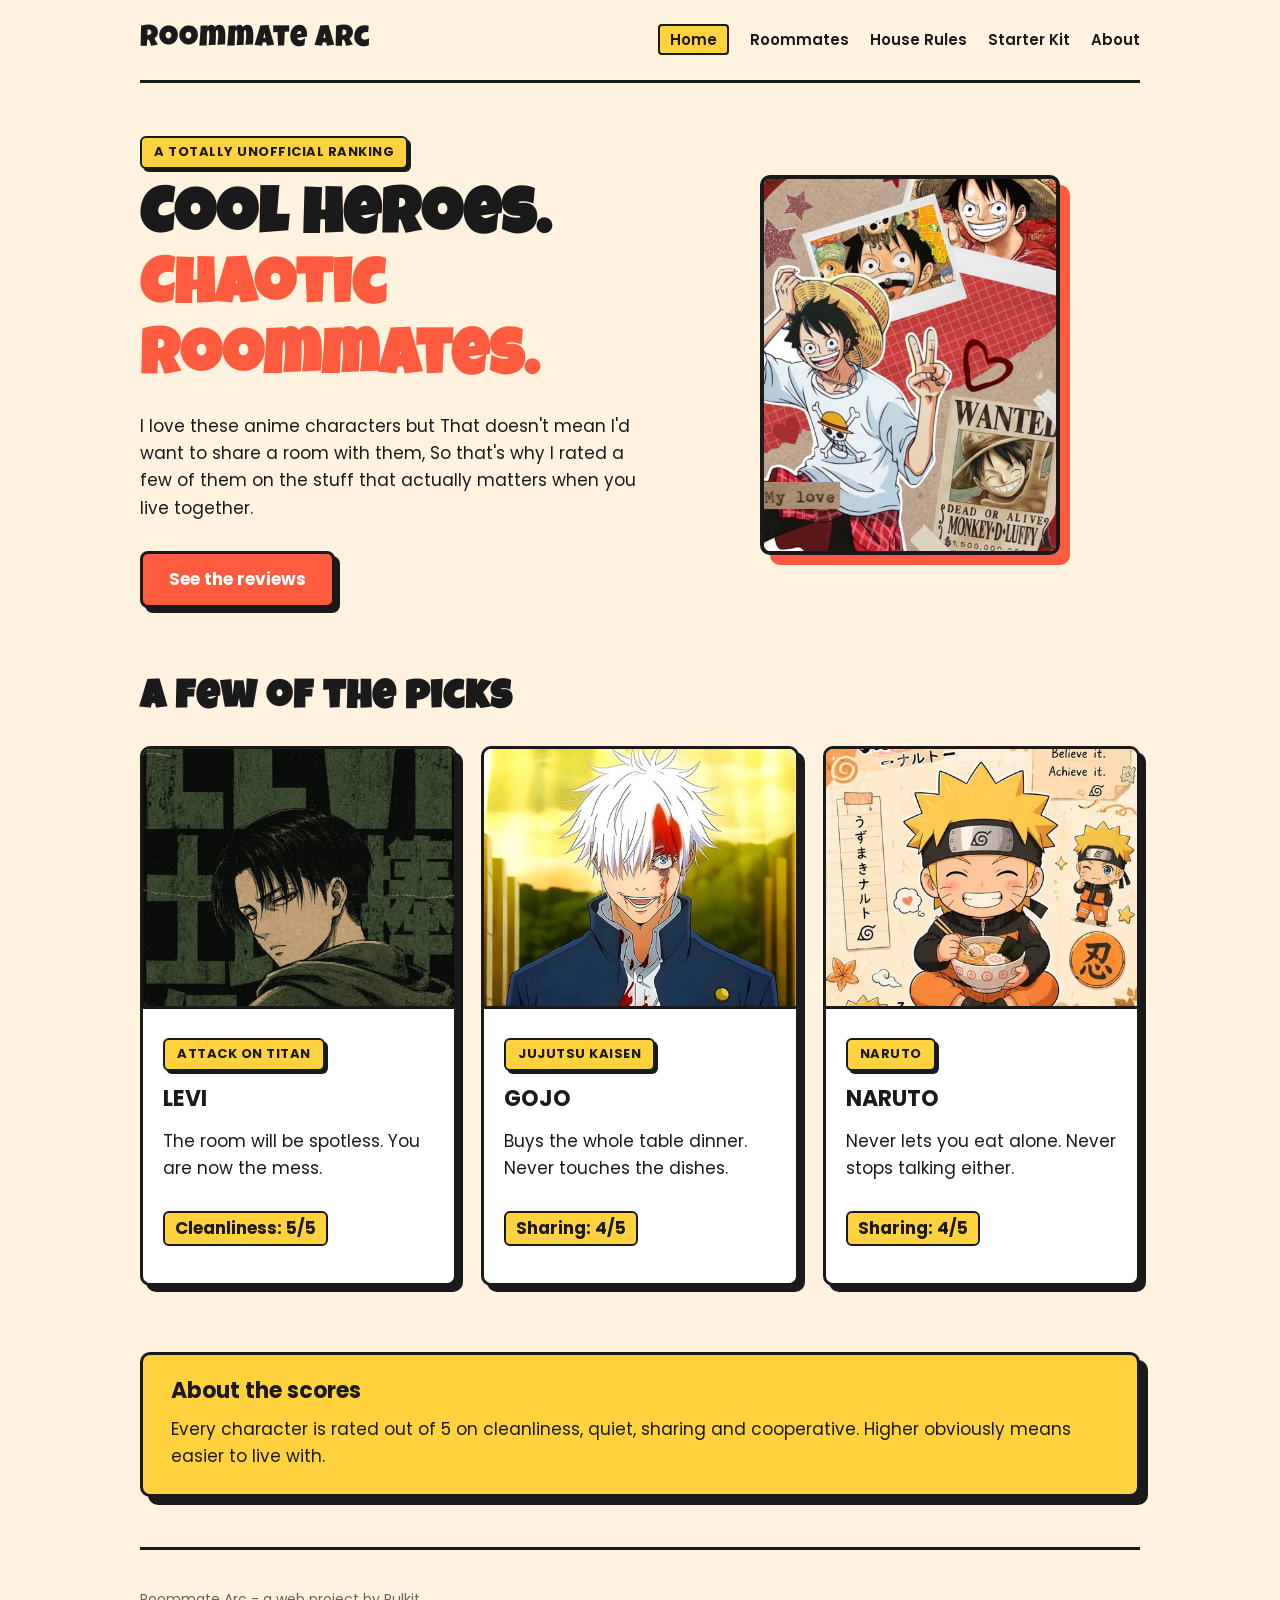
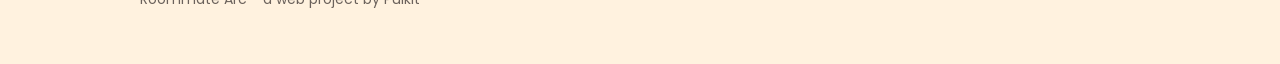
==== commit 0a058031: "update about and roommates text, remove favicon and tilts" ====
--- a/index.html
+++ b/index.html
@@ -4,7 +4,6 @@
   <meta charset="UTF-8">
   <meta name="viewport" content="width=device-width, initial-scale=1.0">
   <title>Roommate Arc</title>
-  <link rel="icon" href="assets/favicon.svg">
   <link rel="preconnect" href="https://fonts.googleapis.com">
   <link href="https://fonts.googleapis.com/css2?family=Luckiest+Guy&family=Poppins:wght@400;600;700&display=swap" rel="stylesheet">
   <link rel="stylesheet" href="style.css">
--- a/style.css
+++ b/style.css
@@ -96,7 +96,6 @@
   border-radius: 6px;
   box-shadow: 3px 3px 0 #1a1a1a;
   margin-bottom: 16px;
-  transform: rotate(-2deg);
 }
 
 .highlight {
@@ -152,7 +151,6 @@
   border: 4px solid #1a1a1a;
   border-radius: 10px;
   box-shadow: 10px 10px 0 #ff5b3e;
-  transform: rotate(3deg);
 }
 
 .section {
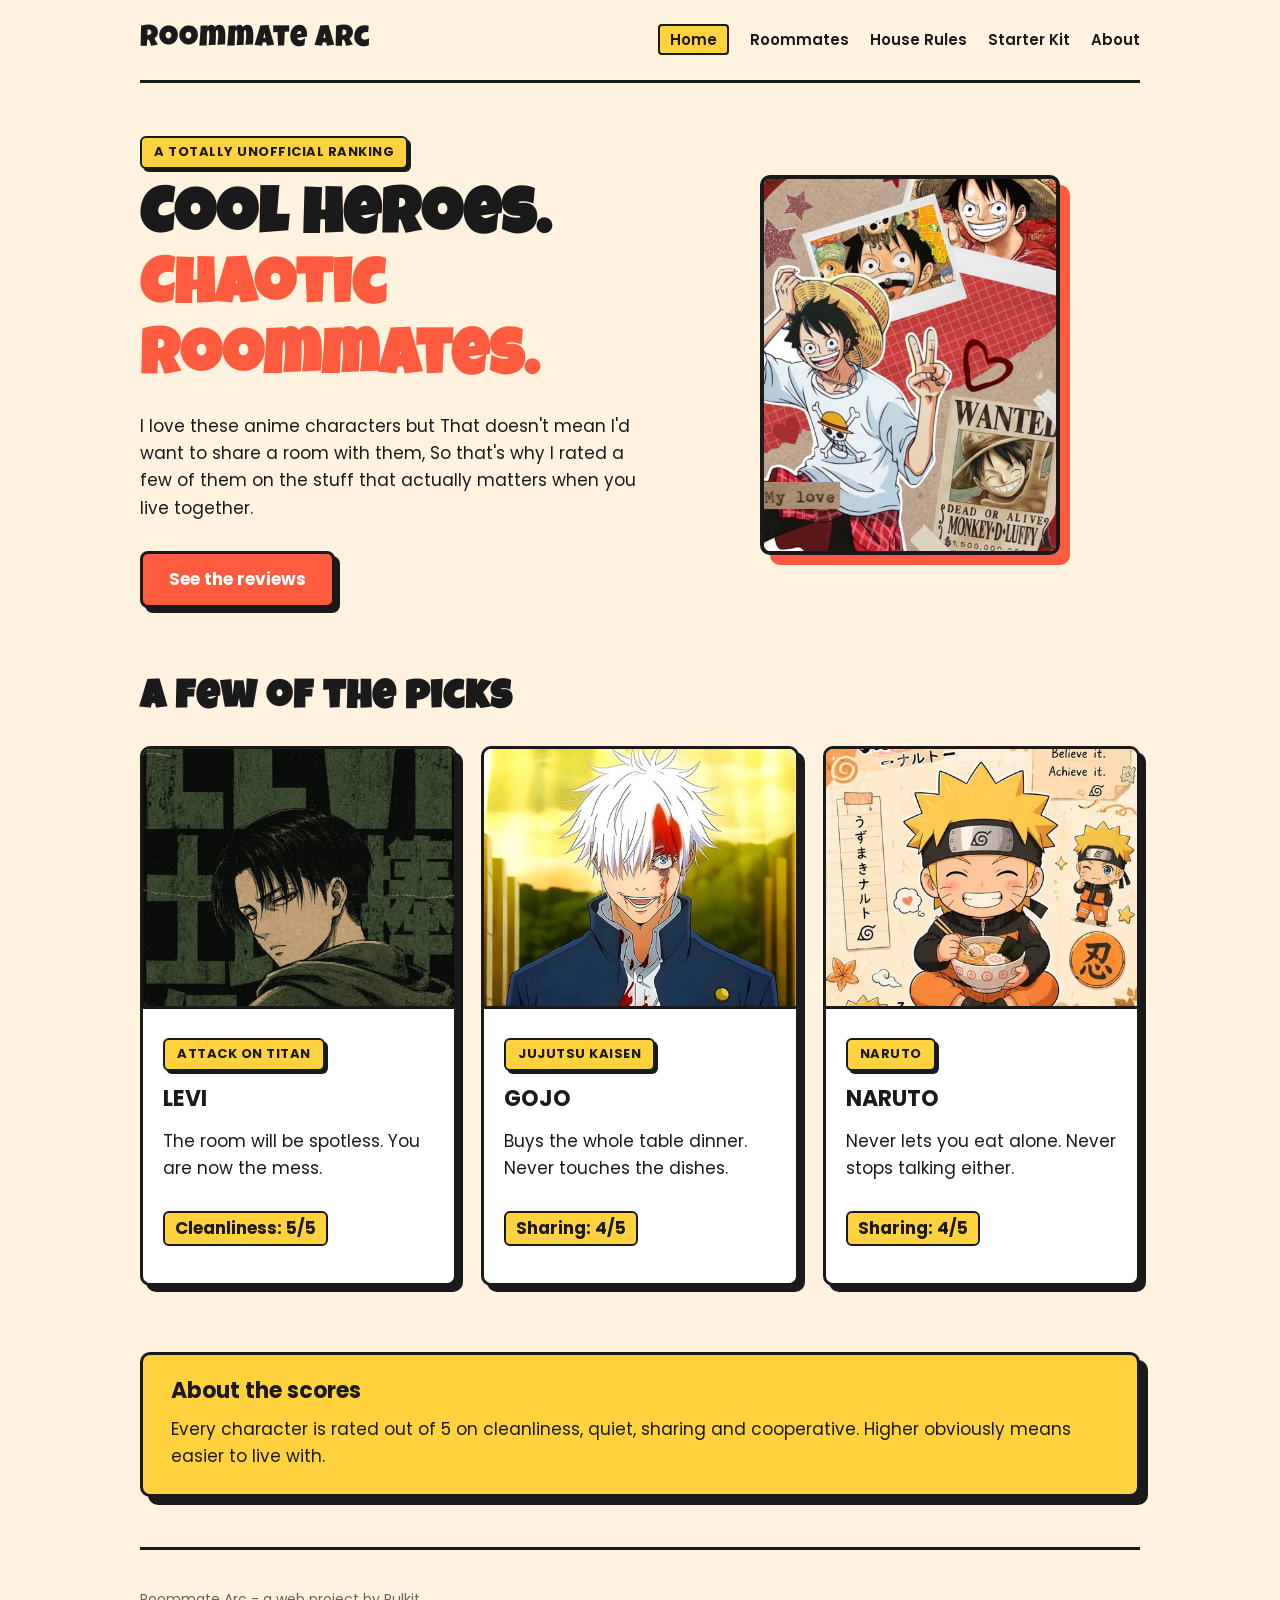
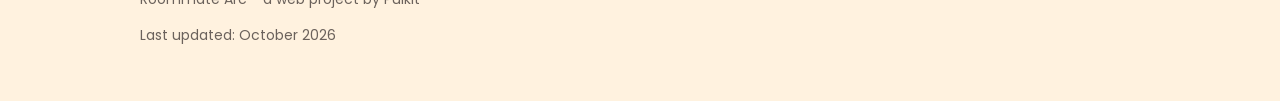
==== commit f6310f8c: "trim unused css and make the reviews less uniform" ====
--- a/index.html
+++ b/index.html
@@ -12,7 +12,7 @@
 
   <div class="navbar container">
     <a class="logo" href="index.html">Roommate Arc</a>
-    <nav class="nav-links">
+    <nav class="menu">
       <a class="active" href="index.html">Home</a>
       <a href="roommates.html">Roommates</a>
       <a href="rules.html">House Rules</a>
@@ -24,7 +24,7 @@
   <div class="container">
 
     <section class="hero">
-      <div class="hero-text">
+      <div class="herotext">
         <p class="tag">A totally unofficial ranking</p>
         <h1>Cool heroes.<br><span class="highlight">Chaotic roommates.</span></h1>
         <p>I love these anime characters but That doesn't mean I'd want to share a room with them, So that's why I rated a few of them on the stuff that actually matters when you live together.</p>
@@ -36,11 +36,11 @@
     </section>
 
     <section class="section">
-      <h2 class="section-title">A few of the picks</h2>
+      <h2 class="title">A few of the picks</h2>
       <div class="cards">
         <a class="card" href="roommates.html">
           <img class="photo" src="assets/levi.jpg" alt="Levi Ackerman">
-          <div class="card-body">
+          <div class="cardtext">
             <p class="tag">Attack on Titan</p>
             <h3>Levi</h3>
             <p>The room will be spotless. You are now the mess.</p>
@@ -49,7 +49,7 @@
         </a>
         <a class="card" href="roommates.html">
           <img class="photo" src="assets/gojo.jpg" alt="Satoru Gojo">
-          <div class="card-body">
+          <div class="cardtext">
             <p class="tag">Jujutsu Kaisen</p>
             <h3>Gojo</h3>
             <p>Buys the whole table dinner. Never touches the dishes.</p>
@@ -58,7 +58,7 @@
         </a>
         <a class="card" href="roommates.html">
           <img class="photo" src="assets/naruto.jpg" alt="Naruto Uzumaki">
-          <div class="card-body">
+          <div class="cardtext">
             <p class="tag">Naruto</p>
             <h3>Naruto</h3>
             <p>Never lets you eat alone. Never stops talking either.</p>
@@ -77,6 +77,7 @@
 
   <footer class="footer container">
     <p>Roommate Arc - a web project by Pulkit</p>
+    <p>Last updated: October 2026</p>
   </footer>
 
 </body>
--- a/style.css
+++ b/style.css
@@ -23,7 +23,7 @@
 
 .logo,
 h1,
-.section-title {
+.title {
   font-family: "Luckiest Guy", "Poppins", sans-serif;
   letter-spacing: 1px;
 }
@@ -40,12 +40,6 @@
   width: 90%;
   max-width: 1000px;
   margin: 0 auto;
-}
-
-.small {
-  font-size: 14px;
-  color: #6b625c;
-  margin-top: 16px;
 }
 
 .navbar {
@@ -64,7 +58,7 @@
   text-decoration: none;
 }
 
-.nav-links a {
+.menu a {
   margin-left: 16px;
   font-size: 15px;
   font-weight: 600;
@@ -72,11 +66,11 @@
   text-decoration: none;
 }
 
-.nav-links a:hover {
+.menu a:hover {
   color: #ff5b3e;
 }
 
-.nav-links a.active {
+.menu a.active {
   background-color: #ffd23e;
   border: 2px solid #1a1a1a;
   border-radius: 4px;
@@ -105,7 +99,7 @@
 .btn {
   display: inline-block;
   background-color: #ff5b3e;
-  color: #ffffff;
+  color: #fff;
   text-decoration: none;
   font-weight: 700;
   border: 3px solid #1a1a1a;
@@ -129,11 +123,11 @@
   padding: 40px 0;
 }
 
-.hero-text {
+.herotext {
   flex: 1 1 320px;
 }
 
-.hero-text h1 {
+.herotext h1 {
   font-size: 64px;
 }
 
@@ -157,7 +151,8 @@
   padding: 30px 0;
 }
 
-.section-title {
+
+.title {
   font-size: 40px;
   margin-bottom: 24px;
 }
@@ -170,12 +165,12 @@
 
 .card {
   flex: 1 1 240px;
-  background-color: #ffffff;
+  text-decoration: none;
+  color: #1a1a1a;
+  background-color: #fff;
   border: 3px solid #1a1a1a;
   border-radius: 10px;
   box-shadow: 6px 6px 0 #1a1a1a;
-  text-decoration: none;
-  color: #1a1a1a;
   overflow: hidden;
 }
 
@@ -192,7 +187,7 @@
   border-bottom: 3px solid #1a1a1a;
 }
 
-.card-body {
+.cardtext {
   padding: 16px 20px 20px 20px;
 }
 
@@ -224,17 +219,16 @@
 .note h3 {
   font-size: 22px;
 }
-
 .note p {
-  margin: 0;
-}
-
-.page-head {
+  margin: 0px;
+}
+
+.intro {
   max-width: 720px;
   padding: 30px 0 10px 0;
 }
 
-.page-head h1 {
+.intro h1 {
   font-size: 52px;
 }
 
@@ -249,7 +243,7 @@
   background-color: #ffffff;
   border: 3px solid #1a1a1a;
   border-radius: 10px;
-  box-shadow: 6px 6px 0 #1a1a1a;
+  box-shadow: 5px 5px 0 #1a1a1a;
   overflow: hidden;
 }
 
@@ -257,20 +251,7 @@
   height: 320px;
 }
 
-.photo-empty {
-    width: 100%;
-    height: 320px;
-    border-bottom: 3px solid #1a1a1a;
-    background-color: #ffd23e;
-    display: flex;
-    align-items: center;
-    justify-content: center;
-    font-weight: 700;
-    text-align:center;
-    padding: 10px;
-}
-
-.review-body {
+.reviewbox {
   padding: 18px 22px 20px 22px;
 }
 
@@ -281,10 +262,10 @@
 }
 
 .verdict {
-  color: #e6432a;
-  font-weight: 600;
-  font-style: italic;
-  margin-bottom: 14px;
+    color: #e6432a;
+    font-weight: 600;
+    font-style: italic;
+    margin-bottom: 14px;
 }
 
 .ratings {
@@ -311,15 +292,7 @@
   font-weight: 700;
 }
 
-.condition {
-  margin-top: 14px;
-  padding-top: 14px;
-  border-top: 2px dashed #1a1a1a;
-  color: #6b625c;
-  font-size: 15px;
-}
-
-.suggest-form {
+.form {
   background-color: #ffffff;
   border: 3px solid #1a1a1a;
   border-radius: 10px;
@@ -329,14 +302,14 @@
   margin-top: 20px;
 }
 
-.suggest-form label {
+.form label {
   display: block;
   font-weight: 600;
   margin: 14px 0 6px 0;
 }
 
-.suggest-form input,
-.suggest-form textarea {
+.form input,
+.form textarea {
   width: 100%;
   font-family: "Poppins", Arial, sans-serif;
   font-size: 16px;
@@ -347,21 +320,27 @@
   padding: 10px 12px;
 }
 
-.suggest-form textarea {
+.form textarea {
   resize: vertical;
 }
 
-.suggest-form button {
+.form button {
   font-family: "Poppins", Arial, sans-serif;
   font-size: 16px;
   cursor: pointer;
 }
 
-.rules-list {
+.formmsg {
+  margin-top: 14px;
+  font-weight: 600;
+  color: #e6432a;
+}
+
+.rules {
   padding-left: 24px;
 }
 
-.rules-list li {
+.rules li {
   background-color: #ffffff;
   border: 3px solid #1a1a1a;
   border-radius: 10px;
@@ -370,26 +349,26 @@
   margin-bottom: 20px;
 }
 
-.rules-list h2 {
+.rules h2 {
   font-size: 20px;
   margin-bottom: 6px;
   text-transform: uppercase;
 }
 
-.rules-list p {
-  margin: 0;
+.rules p {
+  margin:0;
   color: #6b625c;
 }
 
 .kit {
-  display: flex;
+  display:flex;
   flex-wrap: wrap;
   gap: 40px;
 }
 
 .checklist {
   flex: 1 1 320px;
-  background-color: #ffffff;
+  background-color: #fff;
   border: 3px solid #1a1a1a;
   border-radius: 10px;
   box-shadow: 6px 6px 0 #1a1a1a;
@@ -430,14 +409,14 @@
   margin-bottom: 14px;
 }
 
-.about-grid {
+.about {
   display: flex;
   flex-wrap: wrap;
   gap: 24px;
   margin-top: 10px;
 }
 
-.about-box {
+.infobox {
   flex: 1 1 300px;
   background-color: #ffffff;
   border: 3px solid #1a1a1a;
@@ -446,18 +425,18 @@
   padding: 24px;
 }
 
-.about-box h2 {
+.infobox h2 {
   font-size: 20px;
   text-transform: uppercase;
 }
 
-.about-box p {
+.infobox p {
   margin: 0;
   color: #6b625c;
 }
 
 .me {
-  background-color: #ffffff;
+  background-color: white;
   border: 3px solid #1a1a1a;
   border-radius: 10px;
   box-shadow: 8px 8px 0 #1a1a1a;
@@ -500,7 +479,7 @@
 .footer {
   margin-top: 50px;
   padding: 24px 0 40px 0;
-  border-top: 3px solid #1a1a1a;
+  border-top: 3px solid #1A1A1A;
   color: #6b625c;
   font-size: 14px;
 }
@@ -510,11 +489,11 @@
     font-size: 40px;
   }
 
-  .hero-text h1 {
+  .herotext h1 {
     font-size: 44px;
   }
 
-  .page-head h1 {
+  .intro h1 {
     font-size: 36px;
   }
 
@@ -523,7 +502,7 @@
     align-items: flex-start;
   }
 
-  .nav-links a {
+  .menu a {
     margin-left: 0;
     margin-right: 14px;
   }
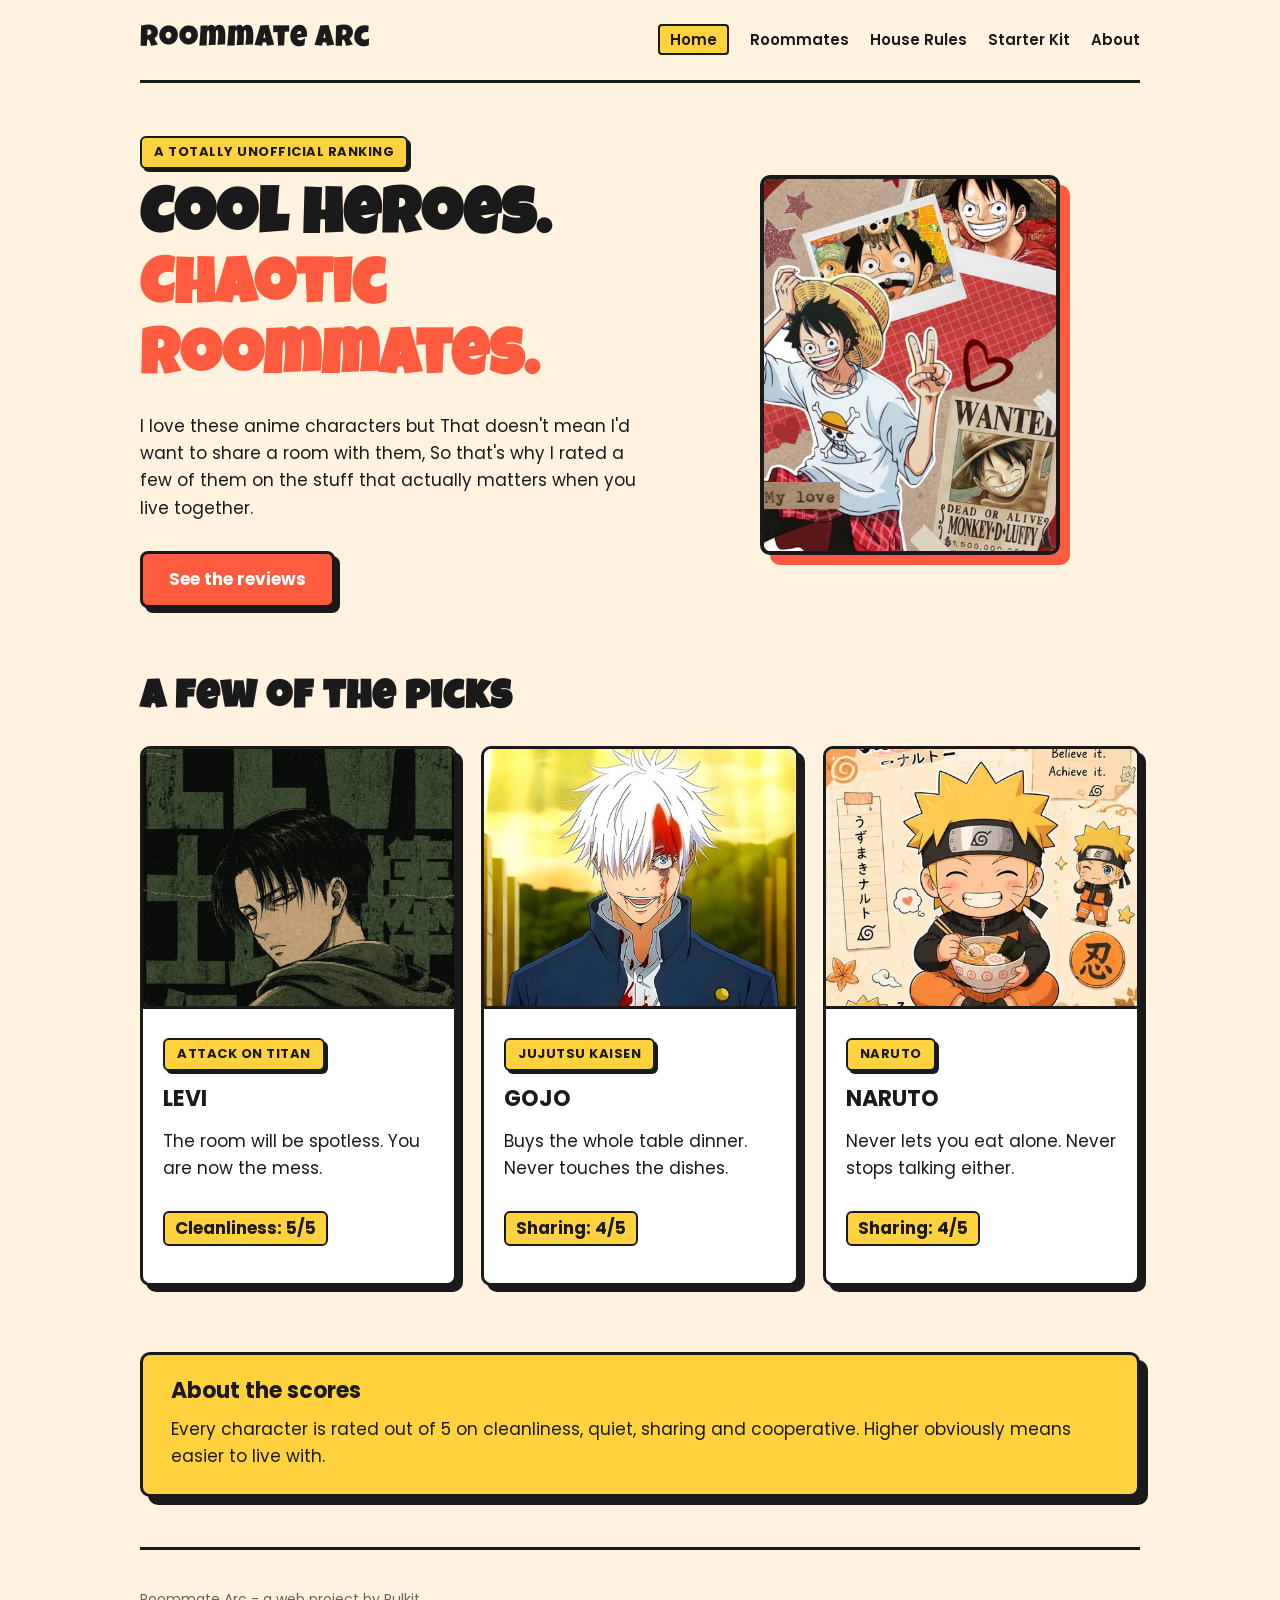
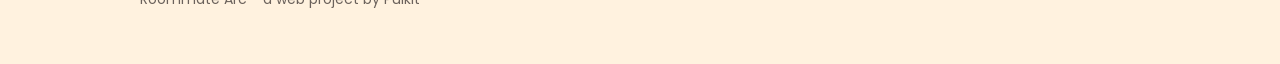
==== commit 601b02c3: "Update roommate project pages" ====
--- a/index.html
+++ b/index.html
@@ -77,7 +77,6 @@
 
   <footer class="footer container">
     <p>Roommate Arc - a web project by Pulkit</p>
-    <p>Last updated: October 2026</p>
   </footer>
 
 </body>
